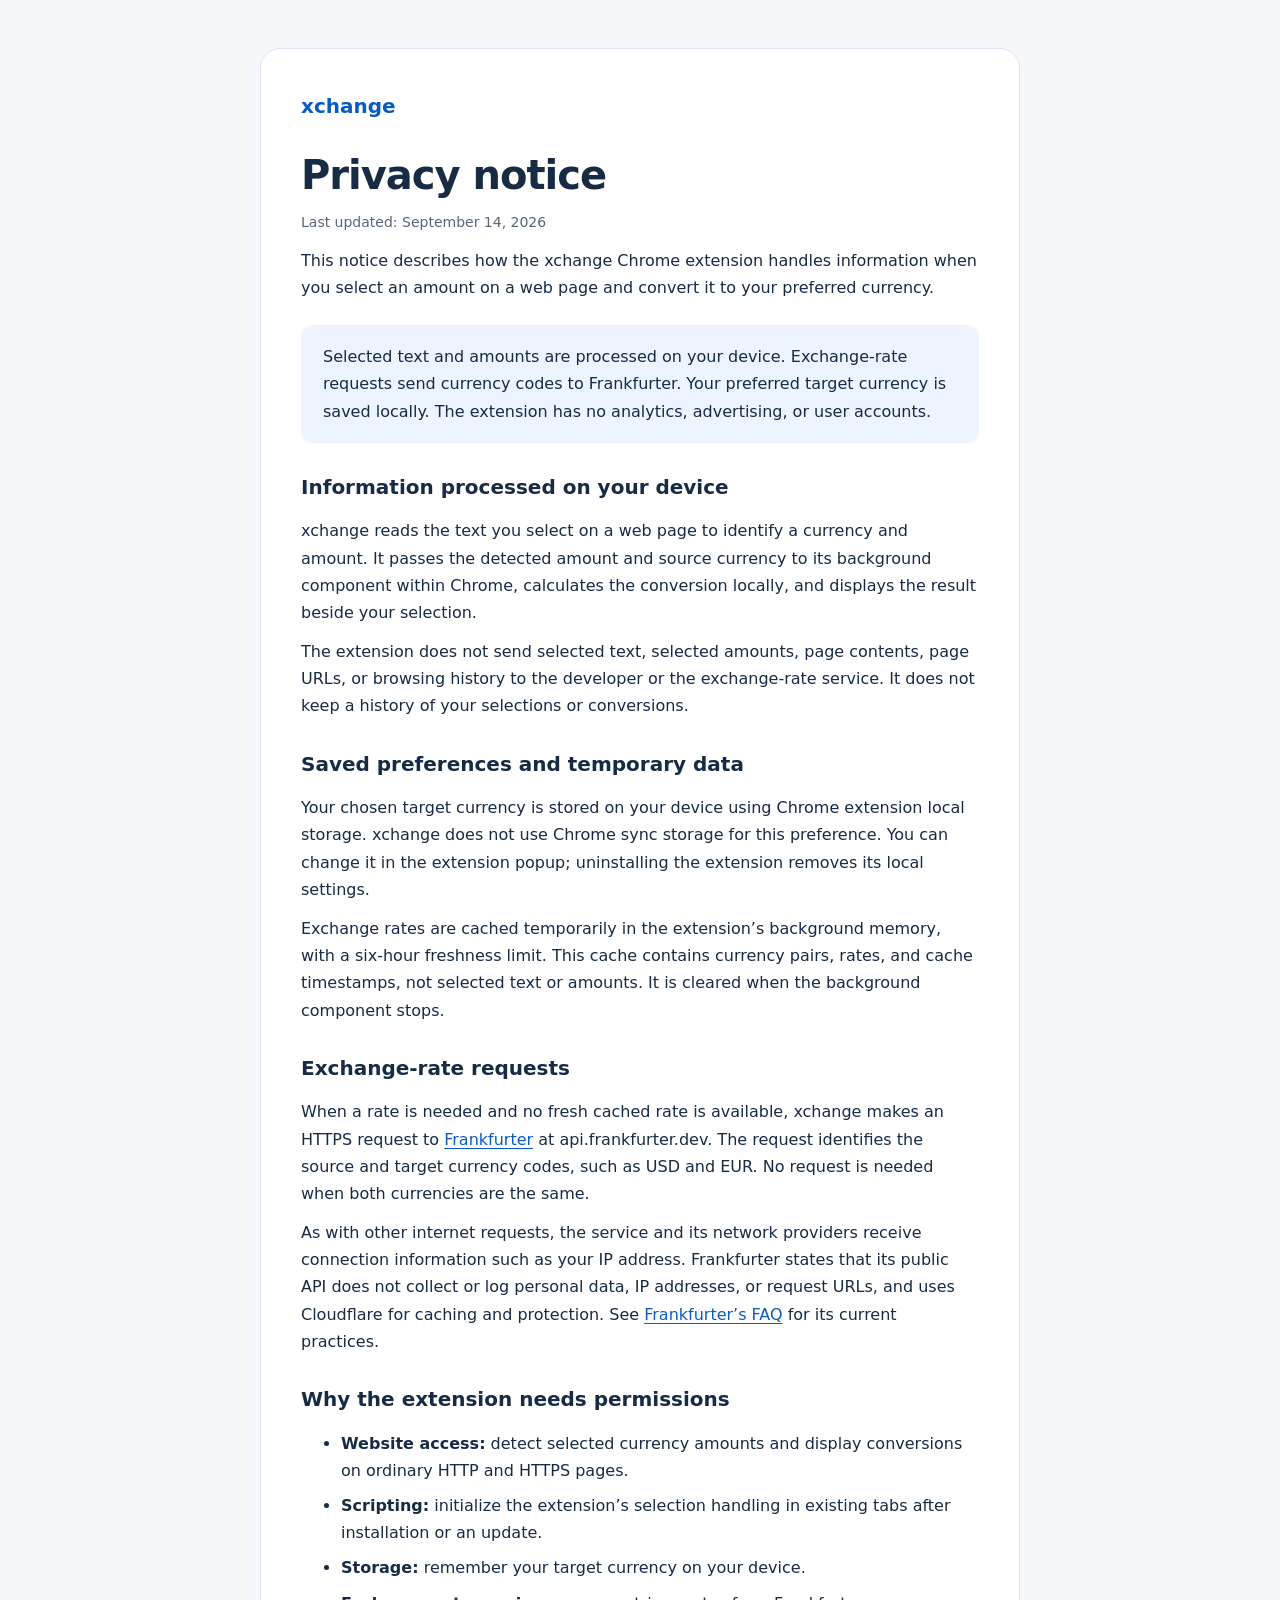
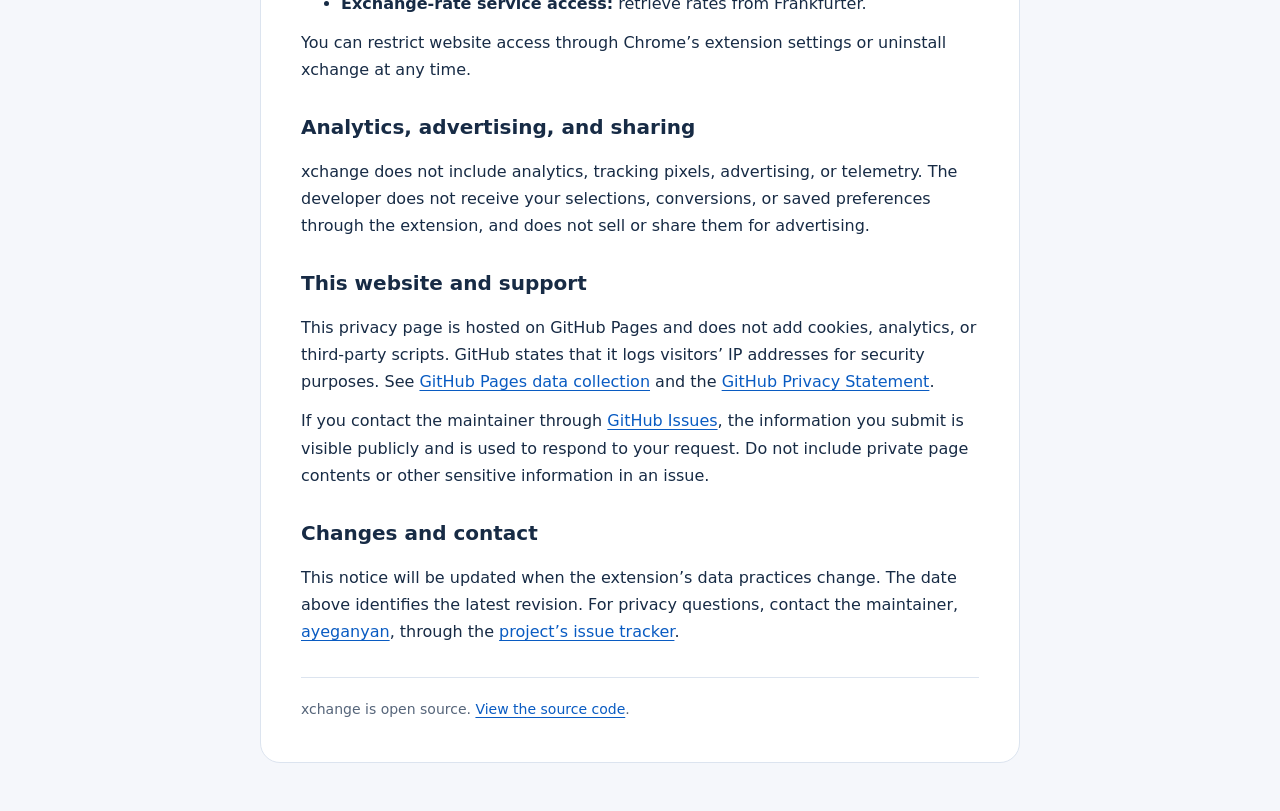
==== docs/privacy.html @ 79fc93dd "Add public privacy notice for GitHub Pages" ====
<!doctype html>
<html lang="en">
<head>
  <meta charset="utf-8">
  <meta name="viewport" content="width=device-width, initial-scale=1">
  <meta name="description" content="Privacy notice for the xchange Chrome extension: local currency conversion, saved preferences, and exchange-rate requests.">
  <title>Privacy notice · xchange</title>
  <style>
    :root { color-scheme: light dark; font-family: system-ui, sans-serif; color: #172b45; background: #f5f7fb; }
    * { box-sizing: border-box; }
    body { margin: 0; padding: 48px 20px; line-height: 1.7; }
    main { max-width: 760px; margin: auto; padding: 40px; background: #fff; border: 1px solid #dce4ef; border-radius: 20px; }
    .brand { font-weight: 750; font-size: 20px; text-decoration: none; }
    h1 { font-size: clamp(28px, 5vw, 40px); line-height: 1.2; margin: 28px 0 8px; letter-spacing: -1px; }
    h2 { font-size: 20px; line-height: 1.4; margin-top: 30px; }
    p, ul { margin: 12px 0; }
    li { margin: 8px 0; }
    a { color: #095bc2; text-underline-offset: 3px; overflow-wrap: anywhere; }
    a:focus-visible { outline: 3px solid #1687ec; outline-offset: 4px; }
    .updated, footer { color: #56657a; font-size: 14px; }
    .summary { background: #edf4ff; border-radius: 12px; padding: 18px 22px; margin-top: 24px; }
    footer { border-top: 1px solid #dce4ef; margin-top: 32px; padding-top: 20px; }
    @media (max-width: 520px) { body { padding: 16px 12px; } main { padding: 24px 20px; } }
    @media (prefers-color-scheme: dark) {
      :root { background: #101b2b; color: #e6edf7; }
      main { background: #17263b; border-color: #35465e; }
      a { color: #8fc5ff; }
      .updated, footer { color: #b2bfd0; }
      .summary { background: #203854; }
      footer { border-color: #35465e; }
    }
  </style>
</head>
<body>
<main>
  <a class="brand" href="https://github.com/ayeganyan/xchange">xchange</a>
  <h1>Privacy notice</h1>
  <p class="updated">Last updated: <time datetime="2026-09-14">September 14, 2026</time></p>
  <p>This notice describes how the xchange Chrome extension handles information when you select an amount on a web page and convert it to your preferred currency.</p>
  <div class="summary">Selected text and amounts are processed on your device. Exchange-rate requests send currency codes to Frankfurter. Your preferred target currency is saved locally. The extension has no analytics, advertising, or user accounts.</div>

  <h2>Information processed on your device</h2>
  <p>xchange reads the text you select on a web page to identify a currency and amount. It passes the detected amount and source currency to its background component within Chrome, calculates the conversion locally, and displays the result beside your selection.</p>
  <p>The extension does not send selected text, selected amounts, page contents, page URLs, or browsing history to the developer or the exchange-rate service. It does not keep a history of your selections or conversions.</p>

  <h2>Saved preferences and temporary data</h2>
  <p>Your chosen target currency is stored on your device using Chrome extension local storage. xchange does not use Chrome sync storage for this preference. You can change it in the extension popup; uninstalling the extension removes its local settings.</p>
  <p>Exchange rates are cached temporarily in the extension’s background memory, with a six-hour freshness limit. This cache contains currency pairs, rates, and cache timestamps, not selected text or amounts. It is cleared when the background component stops.</p>

  <h2>Exchange-rate requests</h2>
  <p>When a rate is needed and no fresh cached rate is available, xchange makes an HTTPS request to <a href="https://frankfurter.dev/">Frankfurter</a> at api.frankfurter.dev. The request identifies the source and target currency codes, such as USD and EUR. No request is needed when both currencies are the same.</p>
  <p>As with other internet requests, the service and its network providers receive connection information such as your IP address. Frankfurter states that its public API does not collect or log personal data, IP addresses, or request URLs, and uses Cloudflare for caching and protection. See <a href="https://frankfurter.dev/#faq">Frankfurter’s FAQ</a> for its current practices.</p>

  <h2>Why the extension needs permissions</h2>
  <ul>
    <li><strong>Website access:</strong> detect selected currency amounts and display conversions on ordinary HTTP and HTTPS pages.</li>
    <li><strong>Scripting:</strong> initialize the extension’s selection handling in existing tabs after installation or an update.</li>
    <li><strong>Storage:</strong> remember your target currency on your device.</li>
    <li><strong>Exchange-rate service access:</strong> retrieve rates from Frankfurter.</li>
  </ul>
  <p>You can restrict website access through Chrome’s extension settings or uninstall xchange at any time.</p>

  <h2>Analytics, advertising, and sharing</h2>
  <p>xchange does not include analytics, tracking pixels, advertising, or telemetry. The developer does not receive your selections, conversions, or saved preferences through the extension, and does not sell or share them for advertising.</p>

  <h2>This website and support</h2>
  <p>This privacy page is hosted on GitHub Pages and does not add cookies, analytics, or third-party scripts. GitHub states that it logs visitors’ IP addresses for security purposes. See <a href="https://docs.github.com/en/pages/getting-started-with-github-pages/what-is-github-pages#data-collection">GitHub Pages data collection</a> and the <a href="https://docs.github.com/en/site-policy/privacy-policies/github-general-privacy-statement">GitHub Privacy Statement</a>.</p>
  <p>If you contact the maintainer through <a href="https://github.com/ayeganyan/xchange/issues">GitHub Issues</a>, the information you submit is visible publicly and is used to respond to your request. Do not include private page contents or other sensitive information in an issue.</p>

  <h2>Changes and contact</h2>
  <p>This notice will be updated when the extension’s data practices change. The date above identifies the latest revision. For privacy questions, contact the maintainer, <a href="https://github.com/ayeganyan">ayeganyan</a>, through the <a href="https://github.com/ayeganyan/xchange/issues">project’s issue tracker</a>.</p>
  <footer>xchange is open source. <a href="https://github.com/ayeganyan/xchange">View the source code</a>.</footer>
</main>
</body>
</html>
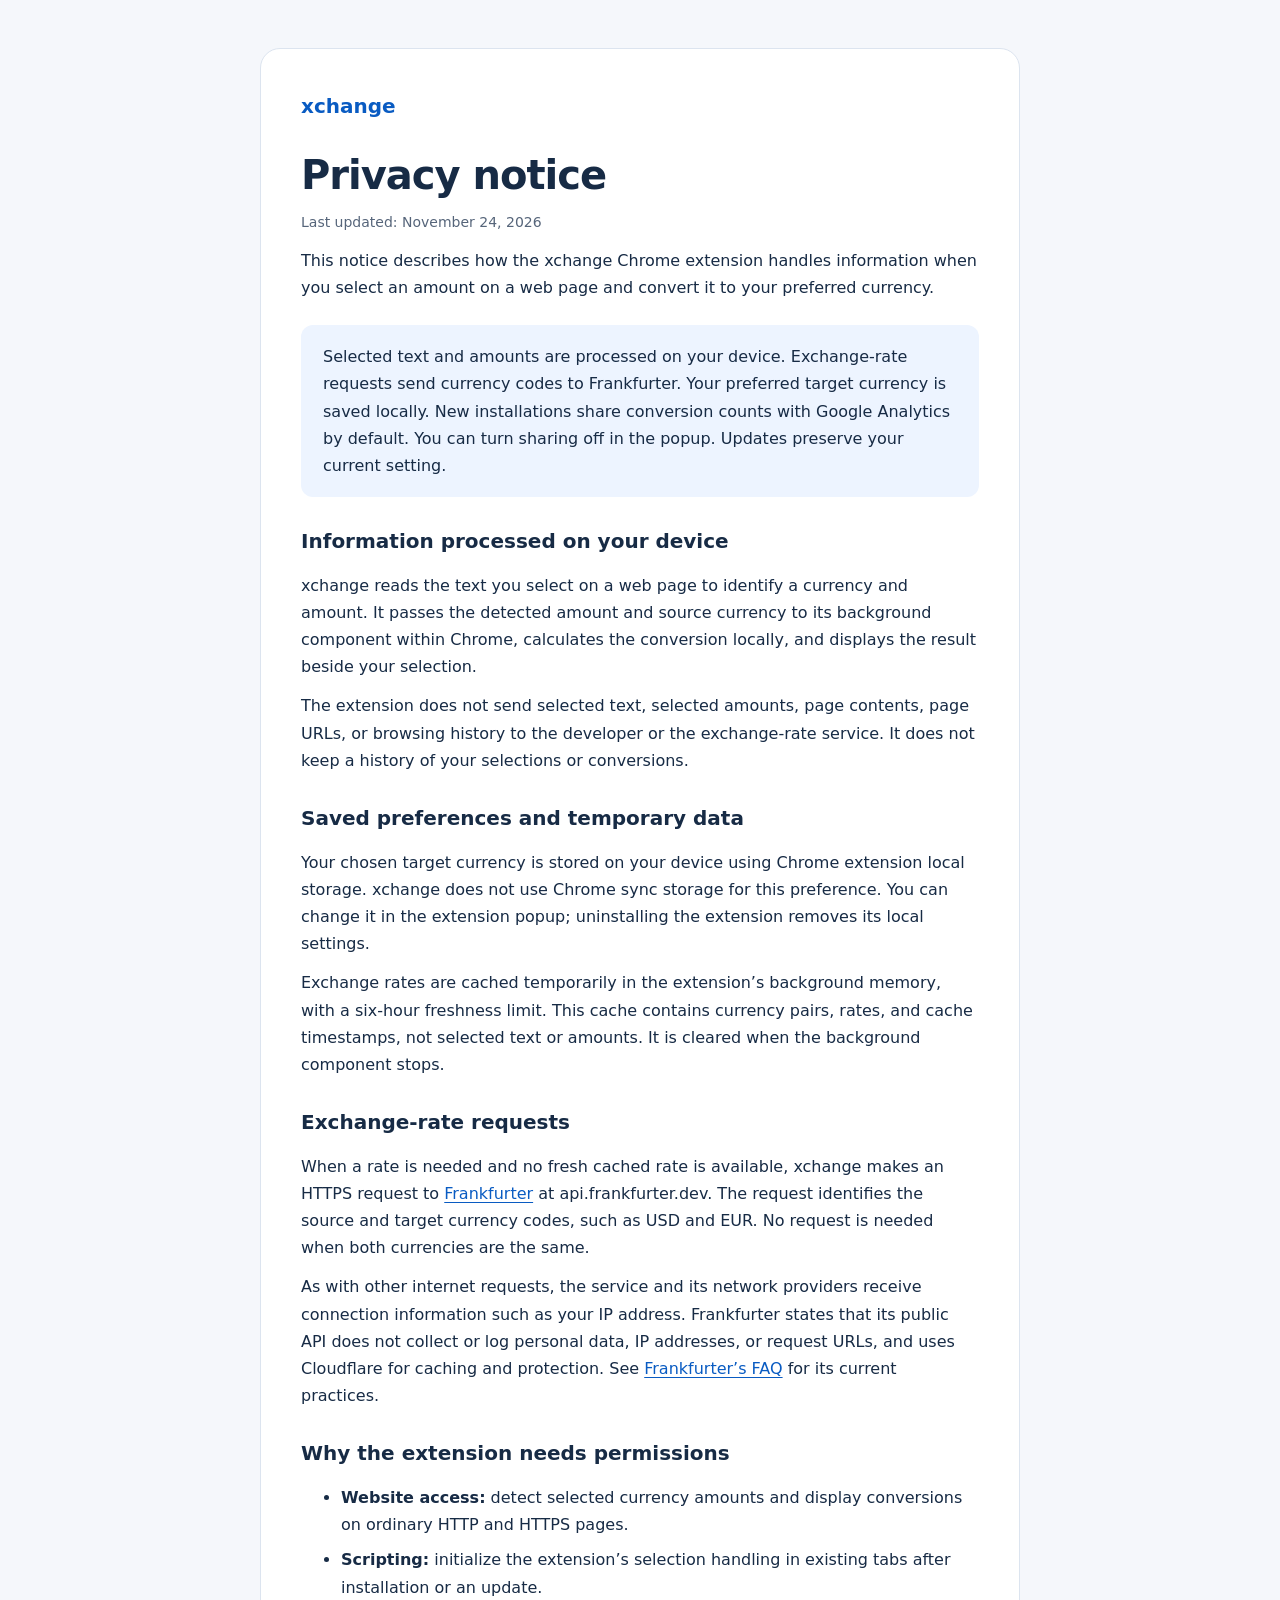
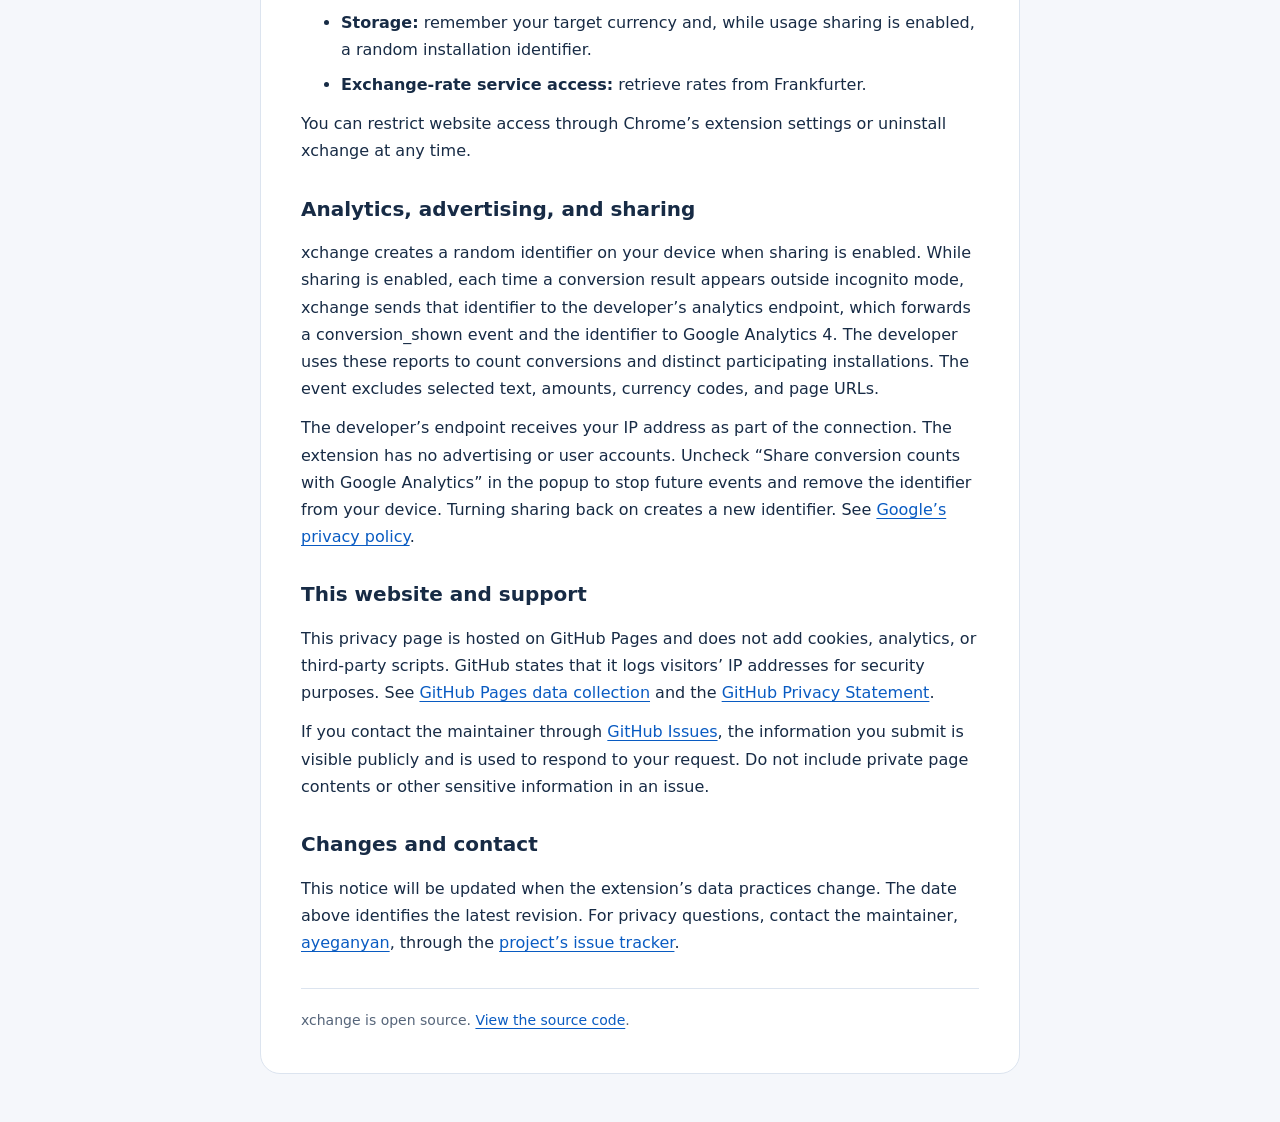
==== commit 2acf1184: "add analytics" ====
--- a/docs/privacy.html
+++ b/docs/privacy.html
@@ -35,9 +35,9 @@
 <main>
   <a class="brand" href="https://github.com/ayeganyan/xchange">xchange</a>
   <h1>Privacy notice</h1>
-  <p class="updated">Last updated: <time datetime="2026-09-14">September 14, 2026</time></p>
+  <p class="updated">Last updated: <time datetime="2026-11-24">November 24, 2026</time></p>
   <p>This notice describes how the xchange Chrome extension handles information when you select an amount on a web page and convert it to your preferred currency.</p>
-  <div class="summary">Selected text and amounts are processed on your device. Exchange-rate requests send currency codes to Frankfurter. Your preferred target currency is saved locally. The extension has no analytics, advertising, or user accounts.</div>
+  <div class="summary">Selected text and amounts are processed on your device. Exchange-rate requests send currency codes to Frankfurter. Your preferred target currency is saved locally. New installations share conversion counts with Google Analytics by default. You can turn sharing off in the popup. Updates preserve your current setting.</div>
 
   <h2>Information processed on your device</h2>
   <p>xchange reads the text you select on a web page to identify a currency and amount. It passes the detected amount and source currency to its background component within Chrome, calculates the conversion locally, and displays the result beside your selection.</p>
@@ -55,13 +55,14 @@
   <ul>
     <li><strong>Website access:</strong> detect selected currency amounts and display conversions on ordinary HTTP and HTTPS pages.</li>
     <li><strong>Scripting:</strong> initialize the extension’s selection handling in existing tabs after installation or an update.</li>
-    <li><strong>Storage:</strong> remember your target currency on your device.</li>
+    <li><strong>Storage:</strong> remember your target currency and, while usage sharing is enabled, a random installation identifier.</li>
     <li><strong>Exchange-rate service access:</strong> retrieve rates from Frankfurter.</li>
   </ul>
   <p>You can restrict website access through Chrome’s extension settings or uninstall xchange at any time.</p>
 
   <h2>Analytics, advertising, and sharing</h2>
-  <p>xchange does not include analytics, tracking pixels, advertising, or telemetry. The developer does not receive your selections, conversions, or saved preferences through the extension, and does not sell or share them for advertising.</p>
+  <p>xchange creates a random identifier on your device when sharing is enabled. While sharing is enabled, each time a conversion result appears outside incognito mode, xchange sends that identifier to the developer’s analytics endpoint, which forwards a conversion_shown event and the identifier to Google Analytics 4. The developer uses these reports to count conversions and distinct participating installations. The event excludes selected text, amounts, currency codes, and page URLs.</p>
+  <p>The developer’s endpoint receives your IP address as part of the connection. The extension has no advertising or user accounts. Uncheck “Share conversion counts with Google Analytics” in the popup to stop future events and remove the identifier from your device. Turning sharing back on creates a new identifier. See <a href="https://policies.google.com/privacy">Google’s privacy policy</a>.</p>
 
   <h2>This website and support</h2>
   <p>This privacy page is hosted on GitHub Pages and does not add cookies, analytics, or third-party scripts. GitHub states that it logs visitors’ IP addresses for security purposes. See <a href="https://docs.github.com/en/pages/getting-started-with-github-pages/what-is-github-pages#data-collection">GitHub Pages data collection</a> and the <a href="https://docs.github.com/en/site-policy/privacy-policies/github-general-privacy-statement">GitHub Privacy Statement</a>.</p>
